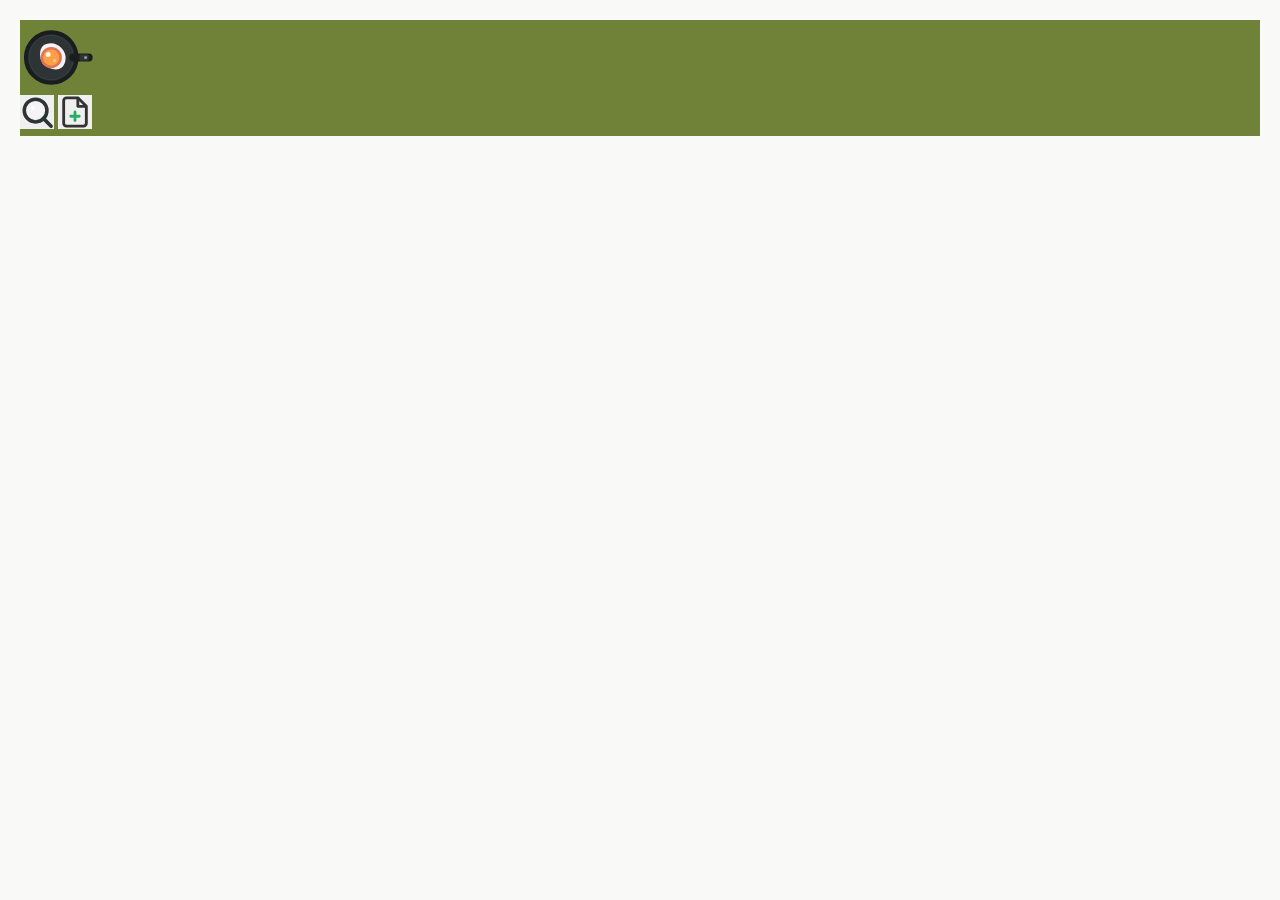
==== index.html @ e3c80f71 "add structure and styles" ====
<!DOCTYPE html>
<html lang="uk">

<head>
    <meta charset="UTF-8">
    <meta name="viewport" content="width=device-width, initial-scale=1.0">
    <title>Home-Chef</title>
    <link rel="preconnect" href="https://fonts.googleapis.com">
    <link rel="preconnect" href="https://fonts.gstatic.com" crossorigin>
    <link
        href="https://fonts.googleapis.com/css2?family=Cormorant:ital,wght@0,300..700;1,300..700&family=Inter:ital,opsz,wght@0,14..32,100..900;1,14..32,100..900&family=Open+Sans:ital,wdth,wght@0,75..100,300..800;1,75..100,300..800&family=Playfair+Display:ital,wght@0,400..900;1,400..900&family=Poppins:ital,wght@0,100;0,200;0,300;0,400;0,500;0,600;0,700;0,800;0,900;1,100;1,200;1,300;1,400;1,500;1,600;1,700;1,800;1,900&family=Roboto:ital,wght@0,100..900;1,100..900&display=swap"
        rel="stylesheet">
    <link rel="stylesheet" href="./css/styles.css">
</head>

<body>

<header class="header">
    <div class="header-container">

        <!-- LOGO -->
        <div class="header-logo">
            <a href="/" class="logo-link">
                <img class="logo-img" src="./icons/logo.svg" alt="Home-Chef logo">
            </a>
        </div>

        <!-- ACTION BUTTONS -->
        <div class="header-actions">

            <button class="search-btn" aria-label="Пошук">
                <img src="./icons/search.svg" alt="">
            </button>

            <button class="add-recipe-btn" aria-label="Додати рецепт">
                <img src="./icons/plus.svg" alt="">
            </button>

        </div>

    </div>
</header>

    <main class="main">

    </main>

    <footer class="footer">

    </footer>


    <script src="./js/data.js"></script>
    <script src="./js/main.js"></script>
</body>

</html>
---- css/styles.css ----
/* ================= VARIABLES ================= */

:root {
    /* Оливковый — основной акцентный цвет (кнопки, активные элементы) */
    --color-olive: #708238;
    --color-olive-dark: #556B2F;
    /* Для эффекта при наведении (hover) */

    /* Белый — фон и чистые пространства */
    --color-white: #FFFFFF;
    --color-bg-light: #F9F9F7;
    /* "Молочный" белый — приятнее для глаз, чем чисто белый */

    /* Черный — основной текст */
    --color-black: #1A1A1A;
    /* Мягкий черный (не режет глаза) */

    /* Темно-коричневый — заголовки, футер или второстепенный текст */
    --color-brown: #3E2723;
    --color-brown-light: #5D4037;
}

/* ================= RESET ================= */
*,
*::before,
*::after {
    box-sizing: border-box;
    margin: 0;
    padding: 0;
}

html {
    font-size: 16px;
    scroll-behavior: smooth;
}

body {
    /* background-image: url("./images/bg-fons.jpg");
    background-repeat: no-repeat;
    background-position: center;
    background-size: cover;
    background-attachment: fixed; */

    color: var(--color-black);
    background-color: var(--color-bg-light);
    font-weight: 400;
    line-height: 1.5;
    padding: 20px;
}

/* ================= TYPOGRAPHY ================= */
h1,
h2,
h3 {
    letter-spacing: 2px;
}

.text-control {
    margin-bottom: 24px;
    text-align: center;
}

.text-control h1 {
    font-size: clamp(2.5rem, 5vw, 4.5rem);
    line-height: 1;
    margin-bottom: 8px;
}

.text-control p {
    font-size: 1rem;
    opacity: 0.8;
}
/* ================= GLOBAL ELEMENTS ================= */
img {
    max-width: 100%;
    display: block;
}

button {
    cursor: pointer;
    border: none;
    font: inherit;
}

input {
    border: none;
    font: inherit;
    outline: none;
}

a {
    color: inherit;
    text-decoration: none;
}

.header{
    background-color: var(--color-olive);
}
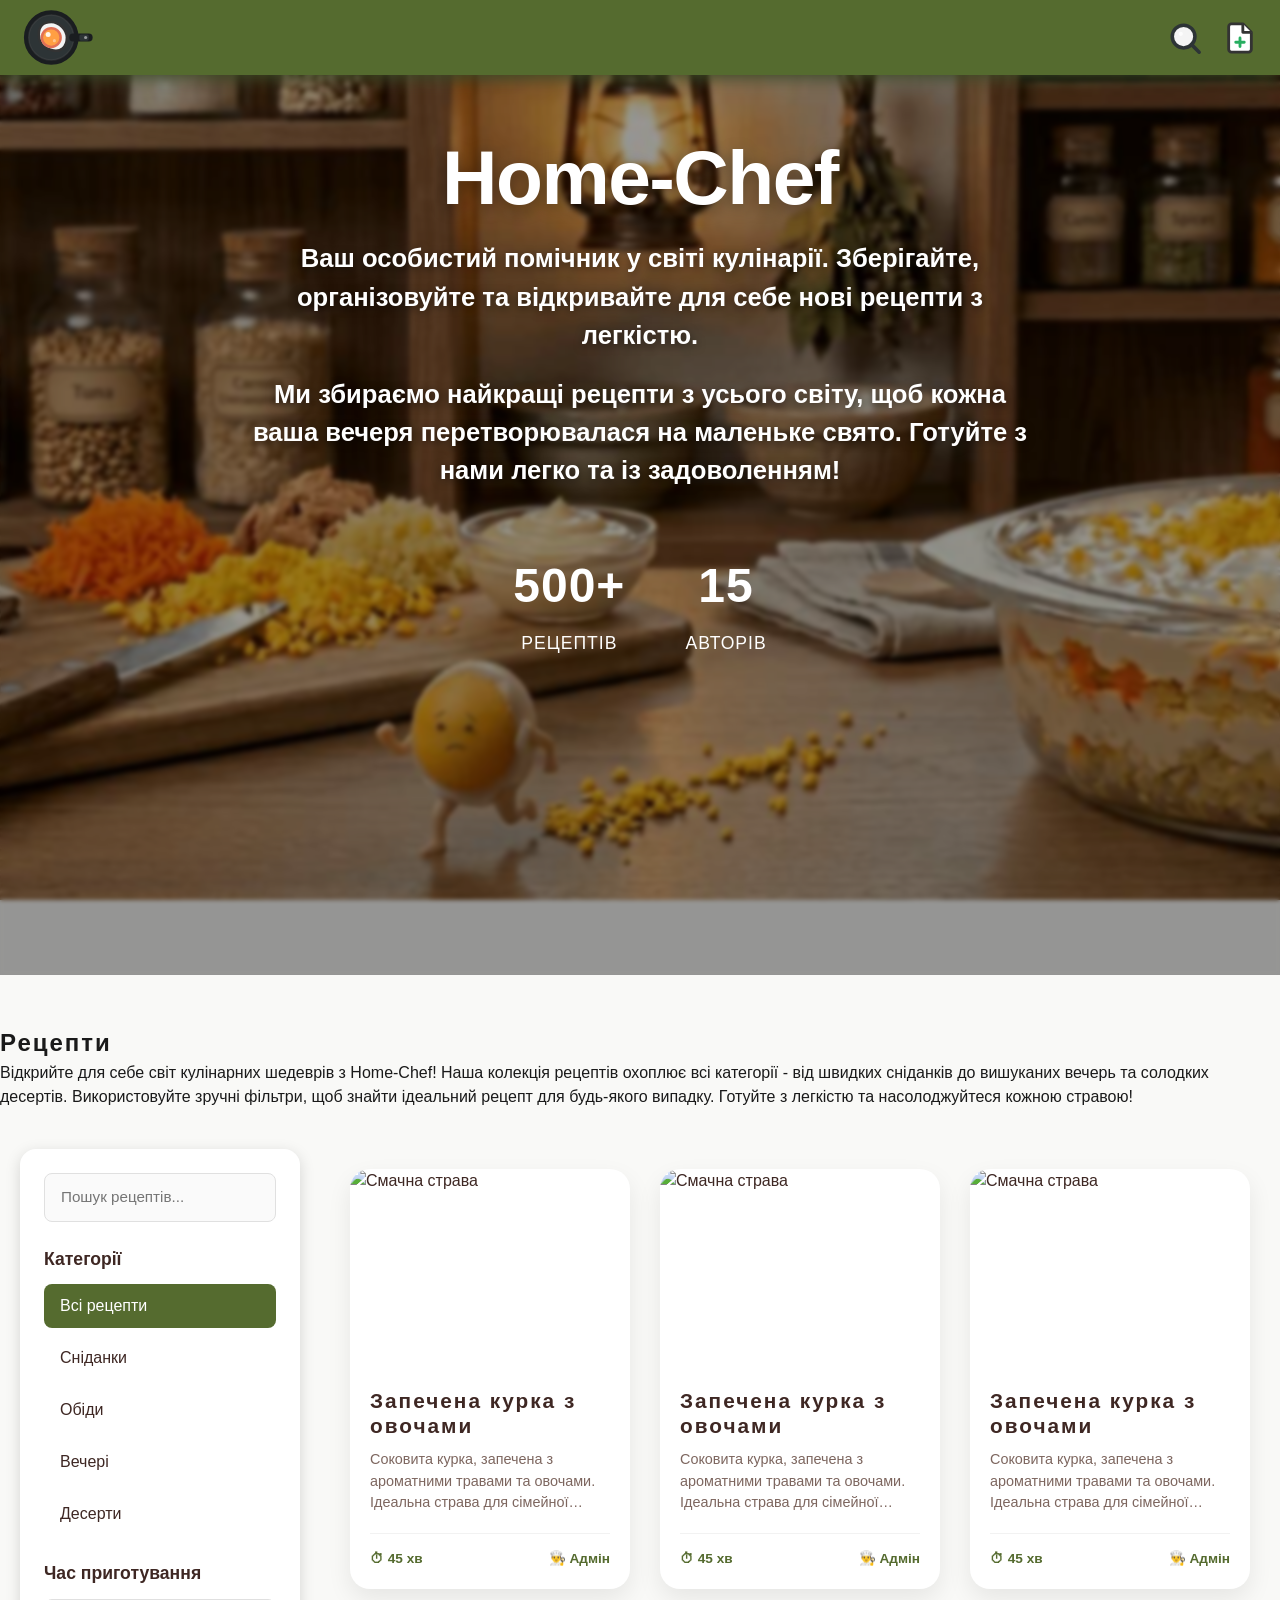
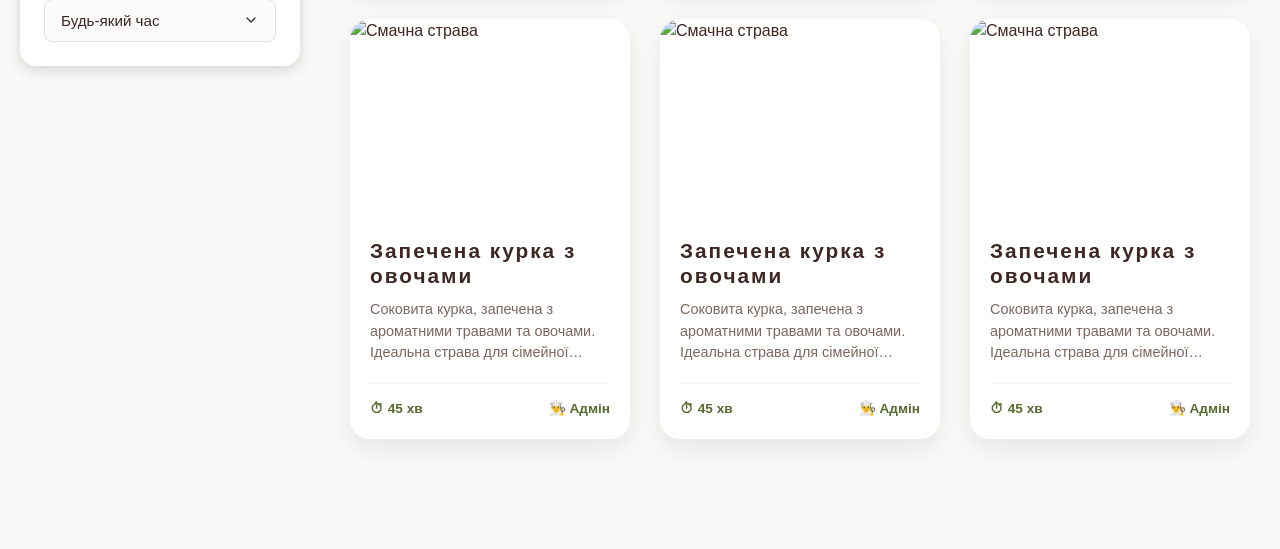
==== commit a308f718: "upd" ====
--- a/index.html
+++ b/index.html
@@ -15,33 +15,96 @@
 
 <body>
 
-<header class="header">
-    <div class="header-container">
+    <header class="header">
+        <div class="header-container">
 
-        <!-- LOGO -->
-        <div class="header-logo">
-            <a href="/" class="logo-link">
-                <img class="logo-img" src="./icons/logo.svg" alt="Home-Chef logo">
-            </a>
-        </div>
+            <!-- LOGO -->
+            <div class="header-logo">
+                <a href="/" class="logo-link">
+                    <img class="logo-img" src="./icons/logo.svg" alt="Home-Chef logo">
+                </a>
+            </div>
 
-        <!-- ACTION BUTTONS -->
-        <div class="header-actions">
+            <!-- ACTION BUTTONS -->
+            <div class="header-actions">
 
-            <button class="search-btn" aria-label="Пошук">
-                <img src="./icons/search.svg" alt="">
-            </button>
+                <button class="search-btn header-btn" aria-label="Пошук">
+                    <img src="./icons/search.svg" alt="">
+                </button>
 
-            <button class="add-recipe-btn" aria-label="Додати рецепт">
-                <img src="./icons/plus.svg" alt="">
-            </button>
+                <button class="add-recipe-btn header-btn" aria-label="Додати рецепт">
+                    <img src="./icons/plus.svg" alt="">
+                </button>
+
+            </div>
 
         </div>
-
-    </div>
-</header>
+    </header>
 
     <main class="main">
+
+        <section class="about-section section">
+            <h1 class="about-title">Home-Chef</h1>
+
+            <div class="description-wrap">
+                <p class="about-description">Ваш особистий помічник у світі кулінарії. Зберігайте, організовуйте та
+                    відкривайте для себе нові рецепти з легкістю.</p>
+                <p class="about-description">Ми збираємо найкращі рецепти з усього світу, щоб кожна ваша вечеря
+                    перетворювалася на
+                    маленьке свято. Готуйте з нами легко та із задоволенням!</p>
+            </div>
+
+            <div class="about-stats">
+                <div class="stat-item"><b>500+</b> рецептів</div>
+                <div class="stat-item"><b>15</b> авторів</div>
+            </div>
+
+        </section>
+
+        <section class="recipes-section section">
+            <h2 class="recipes-title">Рецепти</h2>
+            <p class="recipes-description">
+                Відкрийте для себе світ кулінарних шедеврів з Home-Chef! Наша колекція рецептів охоплює всі
+                категорії - від швидких сніданків до вишуканих вечерь та солодких десертів. Використовуйте зручні
+                фільтри, щоб знайти ідеальний рецепт для будь-якого випадку. Готуйте з легкістю та насолоджуйтеся
+                кожною стравою!
+            </p>
+
+            <div class="recipes-layout">
+
+                <aside class="recipes-filter">
+
+                    <div class="filter-group">
+                        <input type="text" id="searchInput" class="filter-input" placeholder="Пошук рецептів...">
+                    </div>
+
+                    <div class="filter-group">
+                        <h4 class="filter-title">Категорії</h4>
+                        <div class="filter-options">
+                            <button class="filter-btn active" data-category="all">Всі рецепти</button>
+                            <button class="filter-btn" data-category="breakfast">Сніданки</button>
+                            <button class="filter-btn" data-category="lunch">Обіди</button>
+                            <button class="filter-btn" data-category="dinner">Вечері</button>
+                            <button class="filter-btn" data-category="dessert">Десерти</button>
+                        </div>
+                    </div>
+
+                    <div class="filter-group">
+                        <h4 class="filter-title">Час приготування</h4>
+                        <select id="timeFilter" class="filter-input">
+                            <option value="all">Будь-який час</option>
+                            <option value="15">До 15 хвилин</option>
+                            <option value="30">До 30 хвилин</option>
+                            <option value="60">До 1 години</option>
+                        </select>
+                    </div>
+
+                </aside>
+
+                <div class="recipes-grid">
+                </div>
+            </div>
+        </section>
 
     </main>
 
--- a/css/styles.css
+++ b/css/styles.css
@@ -1,21 +1,11 @@
 /* ================= VARIABLES ================= */
 
 :root {
-    /* Оливковый — основной акцентный цвет (кнопки, активные элементы) */
     --color-olive: #708238;
     --color-olive-dark: #556B2F;
-    /* Для эффекта при наведении (hover) */
-
-    /* Белый — фон и чистые пространства */
     --color-white: #FFFFFF;
     --color-bg-light: #F9F9F7;
-    /* "Молочный" белый — приятнее для глаз, чем чисто белый */
-
-    /* Черный — основной текст */
     --color-black: #1A1A1A;
-    /* Мягкий черный (не режет глаза) */
-
-    /* Темно-коричневый — заголовки, футер или второстепенный текст */
     --color-brown: #3E2723;
     --color-brown-light: #5D4037;
 }
@@ -45,7 +35,9 @@
     background-color: var(--color-bg-light);
     font-weight: 400;
     line-height: 1.5;
-    padding: 20px;
+    /* padding: 20px; */
+
+    font-family: 'Poppins', sans-serif;
 }
 
 /* ================= TYPOGRAPHY ================= */
@@ -70,6 +62,7 @@
     font-size: 1rem;
     opacity: 0.8;
 }
+
 /* ================= GLOBAL ELEMENTS ================= */
 img {
     max-width: 100%;
@@ -93,7 +86,398 @@
     text-decoration: none;
 }
 
-.header{
-    background-color: var(--color-olive);
-}
-
+.section {
+    margin-bottom: 50px;
+}
+
+
+.header {
+    background-color: var(--color-olive-dark);
+    position: sticky;
+    top: 0;
+    z-index: 100;
+    box-shadow: 0 4px 14px 0 rgba(60, 75, 40, 0.9);
+}
+
+.header-container {
+    display: flex;
+    justify-content: space-between;
+    align-items: center;
+    margin: 0 auto;
+
+    padding-left: 20px;
+    padding-right: 20px;
+}
+
+.header-actions {
+    display: flex;
+    gap: 15px;
+    align-items: center;
+
+}
+
+.header-btn {
+    width: 40px;
+    height: 40px;
+    border-radius: 50%;
+    background-color: transparent;
+    display: flex;
+    justify-content: center;
+    align-items: center;
+    transition: transform 0.2s ease-in-out;
+}
+
+.add-recipe-btn:hover {
+    transform: scale(1.3);
+}
+
+.search-btn:hover {
+    transform: scale(1.3);
+}
+
+.about-section {
+    min-width: 100%;
+    min-height: 100vh;
+    position: relative;
+    text-align: center;
+    padding: 60px 20px;
+    background-image: url("../images/about/about-hero.jpg");
+    background-repeat: no-repeat;
+    background-position: center;
+    background-size: cover;
+    background-attachment: fixed;
+}
+
+.about-section::before {
+    content: "";
+    position: absolute;
+
+    /* Растягиваем строго на 100% секции */
+    top: 0;
+    left: 0;
+    width: 100%;
+    height: 100%;
+
+    /* Настройки затемнения и легкого размытия */
+    background-color: rgba(0, 0, 0, 0.4);
+    backdrop-filter: blur(2px);
+    -webkit-backdrop-filter: blur(2px);
+
+    z-index: 1;
+}
+
+/* 3. Вытягиваем весь контент (текст, кнопки) ПОВЕРХ затемнения */
+.about-section>* {
+    position: relative;
+    z-index: 2;
+}
+
+.about-title {
+    /* 1. Увеличиваем масштаб: от 48px на мобилках до 88px на больших экранах */
+    font-size: clamp(3rem, 6vw, 5.5rem);
+    color: var(--color-white);
+    margin-bottom: 20px;
+
+    line-height: 1.1;
+    letter-spacing: -0.02em;
+    text-shadow: 0 4px 16px rgba(0, 0, 0, 0.4);
+}
+
+.description-wrap {
+    max-width: 900px;
+    margin: 0 auto;
+    display: flex;
+    flex-direction: column;
+    gap: 20px;
+    margin-bottom: 60px;
+}
+
+.about-description {
+    /* 2. Делаем описание тоже адаптивным! Оно будет расти от 20px до 28px */
+    font-size: clamp(1.25rem, 2vw, 1.75rem);
+    font-weight: 700;
+    color: var(--color-white);
+
+    line-height: 1.5;
+    text-shadow: 0 2px 8px rgba(0, 0, 0, 0.5);
+
+    max-width: 800px;
+    margin: 0 auto;
+}
+
+
+/* Настройки для блока с цифрами */
+.about-stats {
+    display: flex;
+    justify-content: center;
+    gap: 60px;
+    color: var(--color-white);
+}
+
+/* Оформление самих цифр и подписей */
+.stat-item {
+    font-size: 1.1rem;
+    font-weight: 500;
+    text-transform: uppercase;
+    letter-spacing: 1px;
+}
+
+/* Делаем сами цифры огромными и акцентными */
+.stat-item b {
+    display: block;
+    /* Переносит текст на новую строку под цифру */
+    font-size: 3rem;
+    font-weight: 800;
+    margin-bottom: 8px;
+}
+
+
+/* ================= RECIPES ================= */
+
+/* Контейнер для всей сетки */
+.recipes-grid {
+    display: grid;
+    /* Магия: создаем колонки по 280px. 
+       auto-fill автоматически добавит столько колонок, сколько влезет в ширину экрана.
+       Если место закончится — карточка сама перепрыгнет на новый ряд. */
+    grid-template-columns: repeat(auto-fill, 280px);
+
+    /* Расстояние между карточками */
+    gap: 30px;
+
+    /* Центрируем сетку, чтобы отступы слева и справа были одинаковыми */
+    justify-content: center;
+
+    padding: 20px 0;
+    width: 100%;
+}
+
+.recipe-card {
+    /* Фиксированный размер, о котором ты просил */
+    width: 280px;
+    /* Минимальная высота, чтобы карточки были стройными и в один ряд */
+    min-height: 420px;
+
+    background-color: var(--color-white);
+    border-radius: 20px;
+    overflow: hidden;
+    /* Чтобы картинка не вылезала за скругленные углы */
+    display: flex;
+    flex-direction: column;
+
+    /* Тень и плавность */
+    box-shadow: 0 10px 25px rgba(0, 0, 0, 0.08);
+    transition: transform 0.3s ease, box-shadow 0.3s ease;
+    cursor: pointer;
+
+    /* Цвет текста по умолчанию внутри карточки */
+    color: var(--color-brown);
+}
+
+
+
+/* Эффект при наведении на карточку */
+.recipe-card:hover {
+    transform: translateY(-8px);
+    /* Карточка приподнимается */
+    box-shadow: 0 15px 35px rgba(0, 0, 0, 0.15);
+    /* Тень становится глубже */
+}
+
+/* --- Фотография --- */
+.recipe-img-wrapper {
+    width: 100%;
+    height: 200px;
+    /* Фиксированная высота для области фото */
+    position: relative;
+    overflow: hidden;
+    flex-shrink: 0;
+    /* Чтобы фото не сжималось, если текста много */
+}
+
+.recipe-img-wrapper img {
+    width: 100%;
+    height: 100%;
+    object-fit: cover;
+    /* Фото не искажается, а красиво заполняет область */
+    transition: transform 0.5s ease;
+}
+
+/* Зум картинки при наведении на всю карточку */
+.recipe-card:hover .recipe-img-wrapper img {
+    transform: scale(1.1);
+}
+
+/* --- Контентная часть (Текст) --- */
+.recipe-content {
+    padding: 20px;
+    display: flex;
+    flex-direction: column;
+    flex-grow: 1;
+    /* Растягивает блок, чтобы инфо-панель всегда была внизу */
+    gap: 10px;
+}
+
+.recipe-card-title {
+    font-family: var(--font-heading);
+    /* Твой красивый шрифт для заголовков */
+    font-size: 1.3rem;
+    line-height: 1.2;
+    margin: 0;
+}
+
+.recipe-card-description {
+    font-size: 0.9rem;
+    color: var(--color-brown-light);
+    line-height: 1.5;
+    opacity: 0.8;
+
+    /* Ограничиваем описание 3-мя строками (добавляет три точки в конце) */
+    display: -webkit-box;
+    -webkit-line-clamp: 3;
+    -webkit-box-orient: vertical;
+    overflow: hidden;
+}
+
+/* --- Нижняя панель (Инфо) --- */
+.recipe-info {
+    margin-top: auto;
+    /* Прижимает блок к самому низу контента */
+    padding-top: 15px;
+    border-top: 1px solid rgba(0, 0, 0, 0.05);
+    /* Тонкая линия разделителя */
+    display: flex;
+    justify-content: space-between;
+    align-items: center;
+}
+
+
+.recipe-time,
+.recipe-author {
+    font-size: 0.85rem;
+    font-weight: 600;
+    color: var(--color-olive-dark);
+    display: flex;
+    align-items: center;
+    gap: 5px;
+}
+
+
+
+
+
+
+
+
+
+
+
+/* Главная обертка секции */
+.recipes-layout {
+    display: grid;
+    /* 280px отдаем левой колонке (фильтру), 1fr — всё остальное рецептам */
+    grid-template-columns: 280px 1fr;
+    gap: 40px;
+    /* Расстояние между фильтром и карточками */
+    align-items: start;
+    margin: 0 auto;
+    padding: 40px 20px;
+    color: var(--color-white);
+}
+
+.recipes-filter {
+    background-color: var(--color-white);
+    padding: 24px;
+    border-radius: 16px;
+    box-shadow: 0 4px 15px rgba(0, 0, 0, 0.15);
+
+    position: sticky;
+    top: 100px;
+}
+
+/* Расстояние между блоками поиска, категорий и времени */
+.filter-group {
+    margin-bottom: 24px;
+}
+
+.filter-group:last-child {
+    margin-bottom: 0;
+}
+
+.filter-title {
+    font-size: 1.1rem;
+    font-weight: 600;
+    margin-bottom: 12px;
+    color: var(--color-brown);
+}
+
+/* Общий стиль для поля поиска и выпадающего списка */
+.filter-input {
+    width: 100%;
+    padding: 12px 16px;
+    border: 1px solid #e0e0e0;
+    border-radius: 8px;
+    font-size: 0.95rem;
+    outline: none;
+    transition: border-color 0.2s;
+    font-family: inherit;
+    background-color: #fafafa;
+    color: var(--color-brown);
+}
+
+/* Обращаемся именно к select с классом filter-input */
+select.filter-input {
+    /* 1. Отключаем стандартную браузерную стрелочку */
+    appearance: none;
+    -webkit-appearance: none;
+    -moz-appearance: none;
+
+    background-image: url("data:image/svg+xml;charset=UTF-8,%3csvg xmlns='http://www.w3.org/2000/svg' viewBox='0 0 24 24' fill='none' stroke='%23333' stroke-width='2' stroke-linecap='round' stroke-linejoin='round'%3e%3cpolyline points='6 9 12 15 18 9'%3e%3c/polyline%3e%3c/svg%3e");
+
+    /* 3. Настраиваем положение нашей стрелочки */
+    background-repeat: no-repeat;
+    background-position: right 16px center;
+    background-size: 16px;
+    padding-right: 48px;
+}
+
+select.filter-input::-ms-expand {
+    display: none;
+}
+
+.filter-input:focus {
+    border-color: var(--color-olive-dark);
+    background-color: #ffffff;
+}
+
+/* Выстраиваем кнопки категорий в столбик */
+.filter-options {
+    display: flex;
+    flex-direction: column;
+    gap: 8px;
+}
+
+/* Базовый стиль кнопок категорий */
+.filter-btn {
+    text-align: left;
+    padding: 10px 16px;
+    background-color: transparent;
+    border: none;
+    border-radius: 8px;
+    cursor: pointer;
+    font-size: 1rem;
+    color: var(--color-brown);
+    transition: all 0.2s ease;
+}
+
+/* Легкое выделение при наведении мыши */
+.filter-btn:hover {
+    background-color: #f0f0f0;
+}
+
+/* Стиль для АКТИВНОЙ кнопки (Всі рецепти) */
+.filter-btn.active {
+    background-color: var(--color-olive-dark);
+    color: white;
+    font-weight: 500;
+}
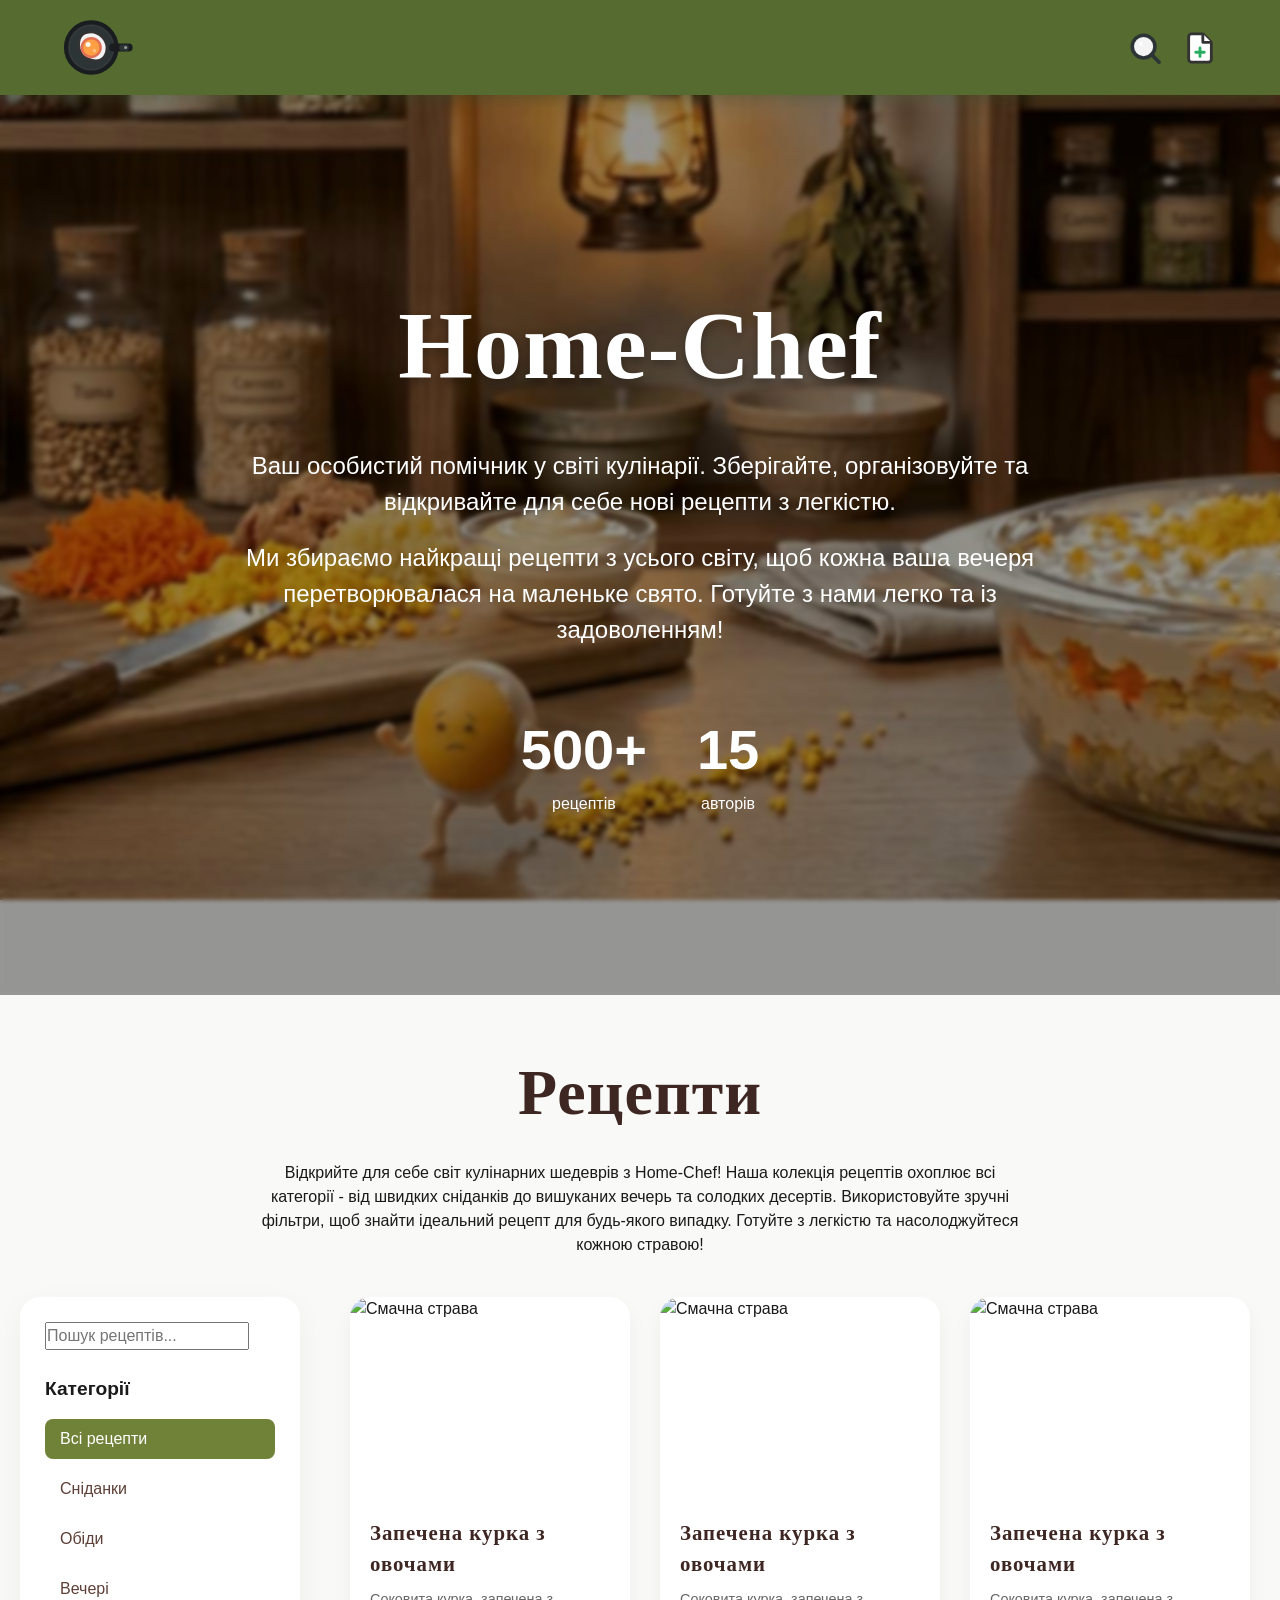
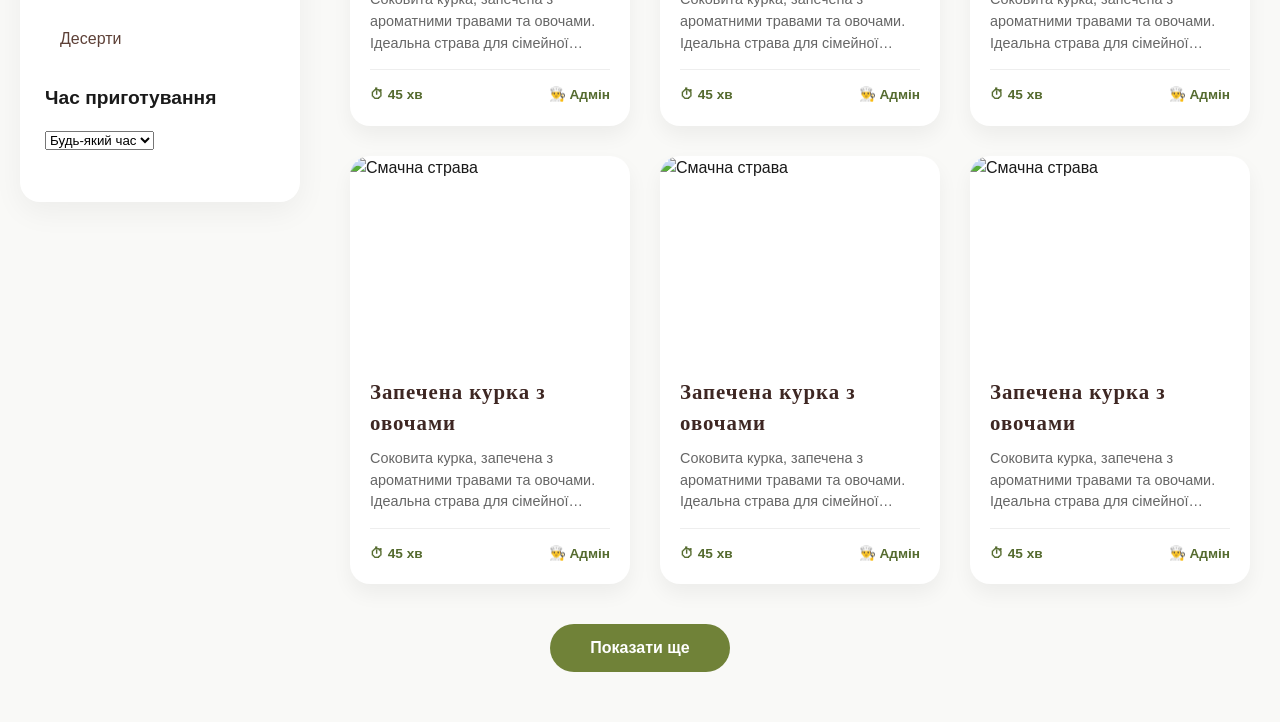
==== commit 34190a32: "upd" ====
--- a/index.html
+++ b/index.html
@@ -63,6 +63,13 @@
 
         <section class="recipes-section section">
             <h2 class="recipes-title">Рецепти</h2>
+
+            <div class="mobile-filter-wrapper">
+                <button id="openFilterBtn" class="mobile-filter-btn">
+                    🔍 Фільтри
+                </button>
+            </div>
+
             <p class="recipes-description">
                 Відкрийте для себе світ кулінарних шедеврів з Home-Chef! Наша колекція рецептів охоплює всі
                 категорії - від швидких сніданків до вишуканих вечерь та солодких десертів. Використовуйте зручні
@@ -103,6 +110,11 @@
 
                 <div class="recipes-grid">
                 </div>
+
+            </div>
+
+            <div class="load-more-container">
+                <button id="loadMoreBtn" class="filter-btn active load-more-button">Показати ще</button>
             </div>
         </section>
 
--- a/css/styles.css
+++ b/css/styles.css
@@ -1,5 +1,4 @@
 /* ================= VARIABLES ================= */
-
 :root {
     --color-olive: #708238;
     --color-olive-dark: #556B2F;
@@ -8,9 +7,11 @@
     --color-black: #1A1A1A;
     --color-brown: #3E2723;
     --color-brown-light: #5D4037;
-}
-
-/* ================= RESET ================= */
+    --font-main: 'Poppins', sans-serif;
+    --font-heading: 'Playfair Display', serif;
+}
+
+/* ================= RESET & BASE ================= */
 *,
 *::before,
 *::after {
@@ -25,459 +26,378 @@
 }
 
 body {
-    /* background-image: url("./images/bg-fons.jpg");
-    background-repeat: no-repeat;
-    background-position: center;
-    background-size: cover;
-    background-attachment: fixed; */
-
     color: var(--color-black);
     background-color: var(--color-bg-light);
-    font-weight: 400;
+    font-family: var(--font-main);
     line-height: 1.5;
-    /* padding: 20px; */
-
-    font-family: 'Poppins', sans-serif;
+    overflow-x: hidden;
+    /* Защита от горизонтального скролла */
+}
+
+img {
+    max-width: 100%;
+    display: block;
+}
+
+button {
+    cursor: pointer;
+    border: none;
+    font: inherit;
+    background: none;
+}
+
+input {
+    outline: none;
+    font: inherit;
+}
+
+a {
+    text-decoration: none;
+    color: inherit;
 }
 
 /* ================= TYPOGRAPHY ================= */
 h1,
 h2,
 h3 {
-    letter-spacing: 2px;
-}
-
-.text-control {
-    margin-bottom: 24px;
-    text-align: center;
-}
-
-.text-control h1 {
-    font-size: clamp(2.5rem, 5vw, 4.5rem);
-    line-height: 1;
-    margin-bottom: 8px;
-}
-
-.text-control p {
-    font-size: 1rem;
-    opacity: 0.8;
-}
-
-/* ================= GLOBAL ELEMENTS ================= */
-img {
-    max-width: 100%;
-    display: block;
-}
-
-button {
-    cursor: pointer;
-    border: none;
-    font: inherit;
-}
-
-input {
-    border: none;
-    font: inherit;
-    outline: none;
-}
-
-a {
-    color: inherit;
-    text-decoration: none;
+    font-family: var(--font-heading);
+    letter-spacing: 1px;
+    color: var(--color-brown);
 }
 
 .section {
     margin-bottom: 50px;
 }
 
-
+/* ================= HEADER ================= */
 .header {
     background-color: var(--color-olive-dark);
     position: sticky;
     top: 0;
     z-index: 100;
-    box-shadow: 0 4px 14px 0 rgba(60, 75, 40, 0.9);
+    box-shadow: 0 4px 14px rgba(60, 75, 40, 0.4);
 }
 
 .header-container {
     display: flex;
     justify-content: space-between;
     align-items: center;
+    max-width: 1200px;
     margin: 0 auto;
-
-    padding-left: 20px;
-    padding-right: 20px;
+    padding: 10px 20px;
 }
 
 .header-actions {
     display: flex;
     gap: 15px;
-    align-items: center;
-
 }
 
 .header-btn {
     width: 40px;
     height: 40px;
-    border-radius: 50%;
-    background-color: transparent;
     display: flex;
     justify-content: center;
     align-items: center;
-    transition: transform 0.2s ease-in-out;
-}
-
-.add-recipe-btn:hover {
-    transform: scale(1.3);
-}
-
-.search-btn:hover {
-    transform: scale(1.3);
-}
-
+    transition: transform 0.2s ease;
+}
+
+.header-btn:hover {
+    transform: scale(1.2);
+}
+
+/* ================= ABOUT SECTION ================= */
 .about-section {
-    min-width: 100%;
     min-height: 100vh;
     position: relative;
     text-align: center;
-    padding: 60px 20px;
-    background-image: url("../images/about/about-hero.jpg");
-    background-repeat: no-repeat;
-    background-position: center;
-    background-size: cover;
-    background-attachment: fixed;
+    padding: 80px 20px;
+    background: url("../images/about/about-hero.jpg") no-repeat center/cover fixed;
+    display: flex;
+    flex-direction: column;
+    justify-content: center;
+    align-items: center;
 }
 
 .about-section::before {
     content: "";
     position: absolute;
-
-    /* Растягиваем строго на 100% секции */
     top: 0;
     left: 0;
     width: 100%;
     height: 100%;
-
-    /* Настройки затемнения и легкого размытия */
-    background-color: rgba(0, 0, 0, 0.4);
+    background: rgba(0, 0, 0, 0.4);
     backdrop-filter: blur(2px);
-    -webkit-backdrop-filter: blur(2px);
-
     z-index: 1;
 }
 
-/* 3. Вытягиваем весь контент (текст, кнопки) ПОВЕРХ затемнения */
 .about-section>* {
     position: relative;
     z-index: 2;
 }
 
 .about-title {
-    /* 1. Увеличиваем масштаб: от 48px на мобилках до 88px на больших экранах */
-    font-size: clamp(3rem, 6vw, 5.5rem);
+    font-size: clamp(3rem, 8vw, 6rem);
     color: var(--color-white);
-    margin-bottom: 20px;
-
-    line-height: 1.1;
-    letter-spacing: -0.02em;
-    text-shadow: 0 4px 16px rgba(0, 0, 0, 0.4);
-}
-
-.description-wrap {
-    max-width: 900px;
-    margin: 0 auto;
-    display: flex;
-    flex-direction: column;
-    gap: 20px;
-    margin-bottom: 60px;
+    margin-bottom: 30px;
+    text-shadow: 0 4px 10px rgba(0, 0, 0, 0.3);
 }
 
 .about-description {
-    /* 2. Делаем описание тоже адаптивным! Оно будет расти от 20px до 28px */
-    font-size: clamp(1.25rem, 2vw, 1.75rem);
-    font-weight: 700;
+    font-size: clamp(1.1rem, 2vw, 1.5rem);
     color: var(--color-white);
-
-    line-height: 1.5;
-    text-shadow: 0 2px 8px rgba(0, 0, 0, 0.5);
-
     max-width: 800px;
-    margin: 0 auto;
-}
-
-
-/* Настройки для блока с цифрами */
+    margin: 0 auto 20px;
+    font-weight: 300;
+}
+
 .about-stats {
     display: flex;
-    justify-content: center;
-    gap: 60px;
+    gap: 50px;
+    margin-top: 40px;
     color: var(--color-white);
 }
 
-/* Оформление самих цифр и подписей */
-.stat-item {
-    font-size: 1.1rem;
-    font-weight: 500;
-    text-transform: uppercase;
-    letter-spacing: 1px;
-}
-
-/* Делаем сами цифры огромными и акцентными */
 .stat-item b {
     display: block;
-    /* Переносит текст на новую строку под цифру */
-    font-size: 3rem;
-    font-weight: 800;
-    margin-bottom: 8px;
-}
-
-
-/* ================= RECIPES ================= */
-
-/* Контейнер для всей сетки */
+    font-size: 3.5rem;
+}
+
+/* ================= RECIPES LAYOUT (DESKTOP) ================= */
+.recipes-title {
+    font-size: clamp(2.5rem, 5vw, 4rem);
+    text-align: center;
+    margin: 40px 0 20px;
+}
+
+.recipes-description {
+    max-width: 800px;
+    margin: 0 auto 40px;
+    text-align: center;
+    padding: 0 20px;
+}
+
+/* Кнопка фильтра (скрыта на десктопе) */
+.mobile-filter-wrapper {
+    display: none;
+}
+
+.recipes-layout {
+    display: grid;
+    grid-template-columns: 280px 1fr;
+    gap: 40px;
+    max-width: 1300px;
+    margin: 0 auto;
+    padding: 0 20px 40px;
+}
+
+/* ФИЛЬТР (DESKTOP) */
+.recipes-filter {
+    background: var(--color-white);
+    padding: 25px;
+    border-radius: 20px;
+    box-shadow: 0 10px 30px rgba(0, 0, 0, 0.05);
+    position: sticky;
+    top: 80px;
+    height: fit-content;
+}
+
+.filter-group {
+    margin-bottom: 25px;
+}
+
+.filter-title {
+    margin-bottom: 15px;
+    font-size: 1.2rem;
+}
+
+.filter-options {
+    display: flex;
+    flex-direction: column;
+    gap: 10px;
+}
+
+.filter-btn {
+    text-align: left;
+    padding: 8px 15px;
+    border-radius: 8px;
+    color: var(--color-brown-light);
+    transition: 0.3s;
+}
+
+.filter-btn.active,
+.filter-btn:hover {
+    background: var(--color-olive);
+    color: var(--color-white);
+}
+
+/* ГРИД КАРТОЧЕК */
 .recipes-grid {
     display: grid;
-    /* Магия: создаем колонки по 280px. 
-       auto-fill автоматически добавит столько колонок, сколько влезет в ширину экрана.
-       Если место закончится — карточка сама перепрыгнет на новый ряд. */
     grid-template-columns: repeat(auto-fill, 280px);
-
-    /* Расстояние между карточками */
     gap: 30px;
-
-    /* Центрируем сетку, чтобы отступы слева и справа были одинаковыми */
     justify-content: center;
-
-    padding: 20px 0;
-    width: 100%;
-}
-
+}
+
+/* ================= RECIPE CARD ================= */
 .recipe-card {
-    /* Фиксированный размер, о котором ты просил */
     width: 280px;
-    /* Минимальная высота, чтобы карточки были стройными и в один ряд */
     min-height: 420px;
-
-    background-color: var(--color-white);
+    background: var(--color-white);
     border-radius: 20px;
     overflow: hidden;
-    /* Чтобы картинка не вылезала за скругленные углы */
     display: flex;
     flex-direction: column;
-
-    /* Тень и плавность */
-    box-shadow: 0 10px 25px rgba(0, 0, 0, 0.08);
-    transition: transform 0.3s ease, box-shadow 0.3s ease;
-    cursor: pointer;
-
-    /* Цвет текста по умолчанию внутри карточки */
-    color: var(--color-brown);
-}
-
-
-
-/* Эффект при наведении на карточку */
+    box-shadow: 0 10px 20px rgba(0, 0, 0, 0.05);
+    transition: 0.3s;
+}
+
 .recipe-card:hover {
-    transform: translateY(-8px);
-    /* Карточка приподнимается */
-    box-shadow: 0 15px 35px rgba(0, 0, 0, 0.15);
-    /* Тень становится глубже */
-}
-
-/* --- Фотография --- */
+    transform: translateY(-10px);
+    box-shadow: 0 15px 30px rgba(0, 0, 0, 0.1);
+}
+
 .recipe-img-wrapper {
     width: 100%;
     height: 200px;
-    /* Фиксированная высота для области фото */
-    position: relative;
     overflow: hidden;
-    flex-shrink: 0;
-    /* Чтобы фото не сжималось, если текста много */
 }
 
 .recipe-img-wrapper img {
     width: 100%;
     height: 100%;
     object-fit: cover;
-    /* Фото не искажается, а красиво заполняет область */
-    transition: transform 0.5s ease;
-}
-
-/* Зум картинки при наведении на всю карточку */
+    transition: 0.5s;
+}
+
 .recipe-card:hover .recipe-img-wrapper img {
     transform: scale(1.1);
 }
 
-/* --- Контентная часть (Текст) --- */
 .recipe-content {
     padding: 20px;
     display: flex;
     flex-direction: column;
     flex-grow: 1;
-    /* Растягивает блок, чтобы инфо-панель всегда была внизу */
-    gap: 10px;
 }
 
 .recipe-card-title {
-    font-family: var(--font-heading);
-    /* Твой красивый шрифт для заголовков */
     font-size: 1.3rem;
-    line-height: 1.2;
-    margin: 0;
+    margin-bottom: 10px;
 }
 
 .recipe-card-description {
     font-size: 0.9rem;
-    color: var(--color-brown-light);
-    line-height: 1.5;
-    opacity: 0.8;
-
-    /* Ограничиваем описание 3-мя строками (добавляет три точки в конце) */
+    color: #666;
     display: -webkit-box;
     -webkit-line-clamp: 3;
     -webkit-box-orient: vertical;
     overflow: hidden;
-}
-
-/* --- Нижняя панель (Инфо) --- */
+    margin-bottom: 15px;
+}
+
 .recipe-info {
     margin-top: auto;
-    /* Прижимает блок к самому низу контента */
     padding-top: 15px;
-    border-top: 1px solid rgba(0, 0, 0, 0.05);
-    /* Тонкая линия разделителя */
+    border-top: 1px solid #eee;
     display: flex;
     justify-content: space-between;
+    font-size: 0.85rem;
+    color: var(--color-olive-dark);
+    font-weight: 600;
+}
+
+/* ================= MOBILE & TABLET (ADAPTIVE) ================= */
+@media screen and (max-width: 1024px) {
+    .recipes-layout {
+        display: block;
+        /* Убираем колонки */
+    }
+
+    /* Показываем кнопку открытия фильтра */
+    .mobile-filter-wrapper {
+        display: flex;
+        justify-content: center;
+        margin-bottom: 30px;
+    }
+
+    .mobile-filter-btn {
+        background: var(--color-olive);
+        color: white;
+        padding: 12px 30px;
+        border-radius: 50px;
+        font-weight: 600;
+    }
+
+    /* Прячем фильтр в боковую панель */
+    .recipes-filter {
+        position: fixed;
+        top: 0;
+        left: -100%;
+        /* Уехал влево */
+        width: 300px;
+        height: 100vh;
+        z-index: 1000;
+        transition: 0.4s;
+        border-radius: 0 20px 20px 0;
+    }
+
+    .recipes-filter.active {
+        left: 0;
+    }
+
+    /* Выехал */
+
+    /* Затемнение фона */
+    .filter-overlay {
+        position: fixed;
+        top: 0;
+        left: 0;
+        width: 100%;
+        height: 100%;
+        background: rgba(0, 0, 0, 0.5);
+        z-index: 999;
+        display: none;
+        backdrop-filter: blur(2px);
+    }
+
+    .filter-overlay.active {
+        display: block;
+    }
+
+    .close-filter-btn {
+        display: block;
+        font-size: 2rem;
+        text-align: right;
+        width: 100%;
+    }
+}
+
+/* Кнопка "Показати ще" */
+/* Контейнер для выравнивания */
+.load-more-container {
+    display: flex;
+    justify-content: center;
+    width: 100%;
+}
+
+/* Сама кнопка */
+.load-more-button {
+    display: flex;
+    /* Позволяет иконке и тексту быть в ряд */
     align-items: center;
-}
-
-
-.recipe-time,
-.recipe-author {
-    font-size: 0.85rem;
+    /* Центрирует текст по вертикали */
+    gap: 8px;
+    /* Расстояние между иконкой и текстом */
+
+    background-color: var(--color-olive);
+    color: white;
+    padding: 12px 40px;
+    border-radius: 30px;
     font-weight: 600;
-    color: var(--color-olive-dark);
-    display: flex;
-    align-items: center;
-    gap: 5px;
-}
-
-
-
-
-
-
-
-
-
-
-
-/* Главная обертка секции */
-.recipes-layout {
-    display: grid;
-    /* 280px отдаем левой колонке (фильтру), 1fr — всё остальное рецептам */
-    grid-template-columns: 280px 1fr;
-    gap: 40px;
-    /* Расстояние между фильтром и карточками */
-    align-items: start;
-    margin: 0 auto;
-    padding: 40px 20px;
-    color: var(--color-white);
-}
-
-.recipes-filter {
-    background-color: var(--color-white);
-    padding: 24px;
-    border-radius: 16px;
-    box-shadow: 0 4px 15px rgba(0, 0, 0, 0.15);
-
-    position: sticky;
-    top: 100px;
-}
-
-/* Расстояние между блоками поиска, категорий и времени */
-.filter-group {
-    margin-bottom: 24px;
-}
-
-.filter-group:last-child {
-    margin-bottom: 0;
-}
-
-.filter-title {
-    font-size: 1.1rem;
-    font-weight: 600;
-    margin-bottom: 12px;
-    color: var(--color-brown);
-}
-
-/* Общий стиль для поля поиска и выпадающего списка */
-.filter-input {
-    width: 100%;
-    padding: 12px 16px;
-    border: 1px solid #e0e0e0;
-    border-radius: 8px;
-    font-size: 0.95rem;
-    outline: none;
-    transition: border-color 0.2s;
-    font-family: inherit;
-    background-color: #fafafa;
-    color: var(--color-brown);
-}
-
-/* Обращаемся именно к select с классом filter-input */
-select.filter-input {
-    /* 1. Отключаем стандартную браузерную стрелочку */
-    appearance: none;
-    -webkit-appearance: none;
-    -moz-appearance: none;
-
-    background-image: url("data:image/svg+xml;charset=UTF-8,%3csvg xmlns='http://www.w3.org/2000/svg' viewBox='0 0 24 24' fill='none' stroke='%23333' stroke-width='2' stroke-linecap='round' stroke-linejoin='round'%3e%3cpolyline points='6 9 12 15 18 9'%3e%3c/polyline%3e%3c/svg%3e");
-
-    /* 3. Настраиваем положение нашей стрелочки */
-    background-repeat: no-repeat;
-    background-position: right 16px center;
-    background-size: 16px;
-    padding-right: 48px;
-}
-
-select.filter-input::-ms-expand {
-    display: none;
-}
-
-.filter-input:focus {
-    border-color: var(--color-olive-dark);
-    background-color: #ffffff;
-}
-
-/* Выстраиваем кнопки категорий в столбик */
-.filter-options {
-    display: flex;
-    flex-direction: column;
-    gap: 8px;
-}
-
-/* Базовый стиль кнопок категорий */
-.filter-btn {
-    text-align: left;
-    padding: 10px 16px;
-    background-color: transparent;
-    border: none;
-    border-radius: 8px;
-    cursor: pointer;
-    font-size: 1rem;
-    color: var(--color-brown);
-    transition: all 0.2s ease;
-}
-
-/* Легкое выделение при наведении мыши */
-.filter-btn:hover {
-    background-color: #f0f0f0;
-}
-
-/* Стиль для АКТИВНОЙ кнопки (Всі рецепти) */
-.filter-btn.active {
+    transition: all 0.3s ease;
+}
+
+.load-more-button:hover {
     background-color: var(--color-olive-dark);
-    color: white;
-    font-weight: 500;
+    transform: scale(1.05);
 }
